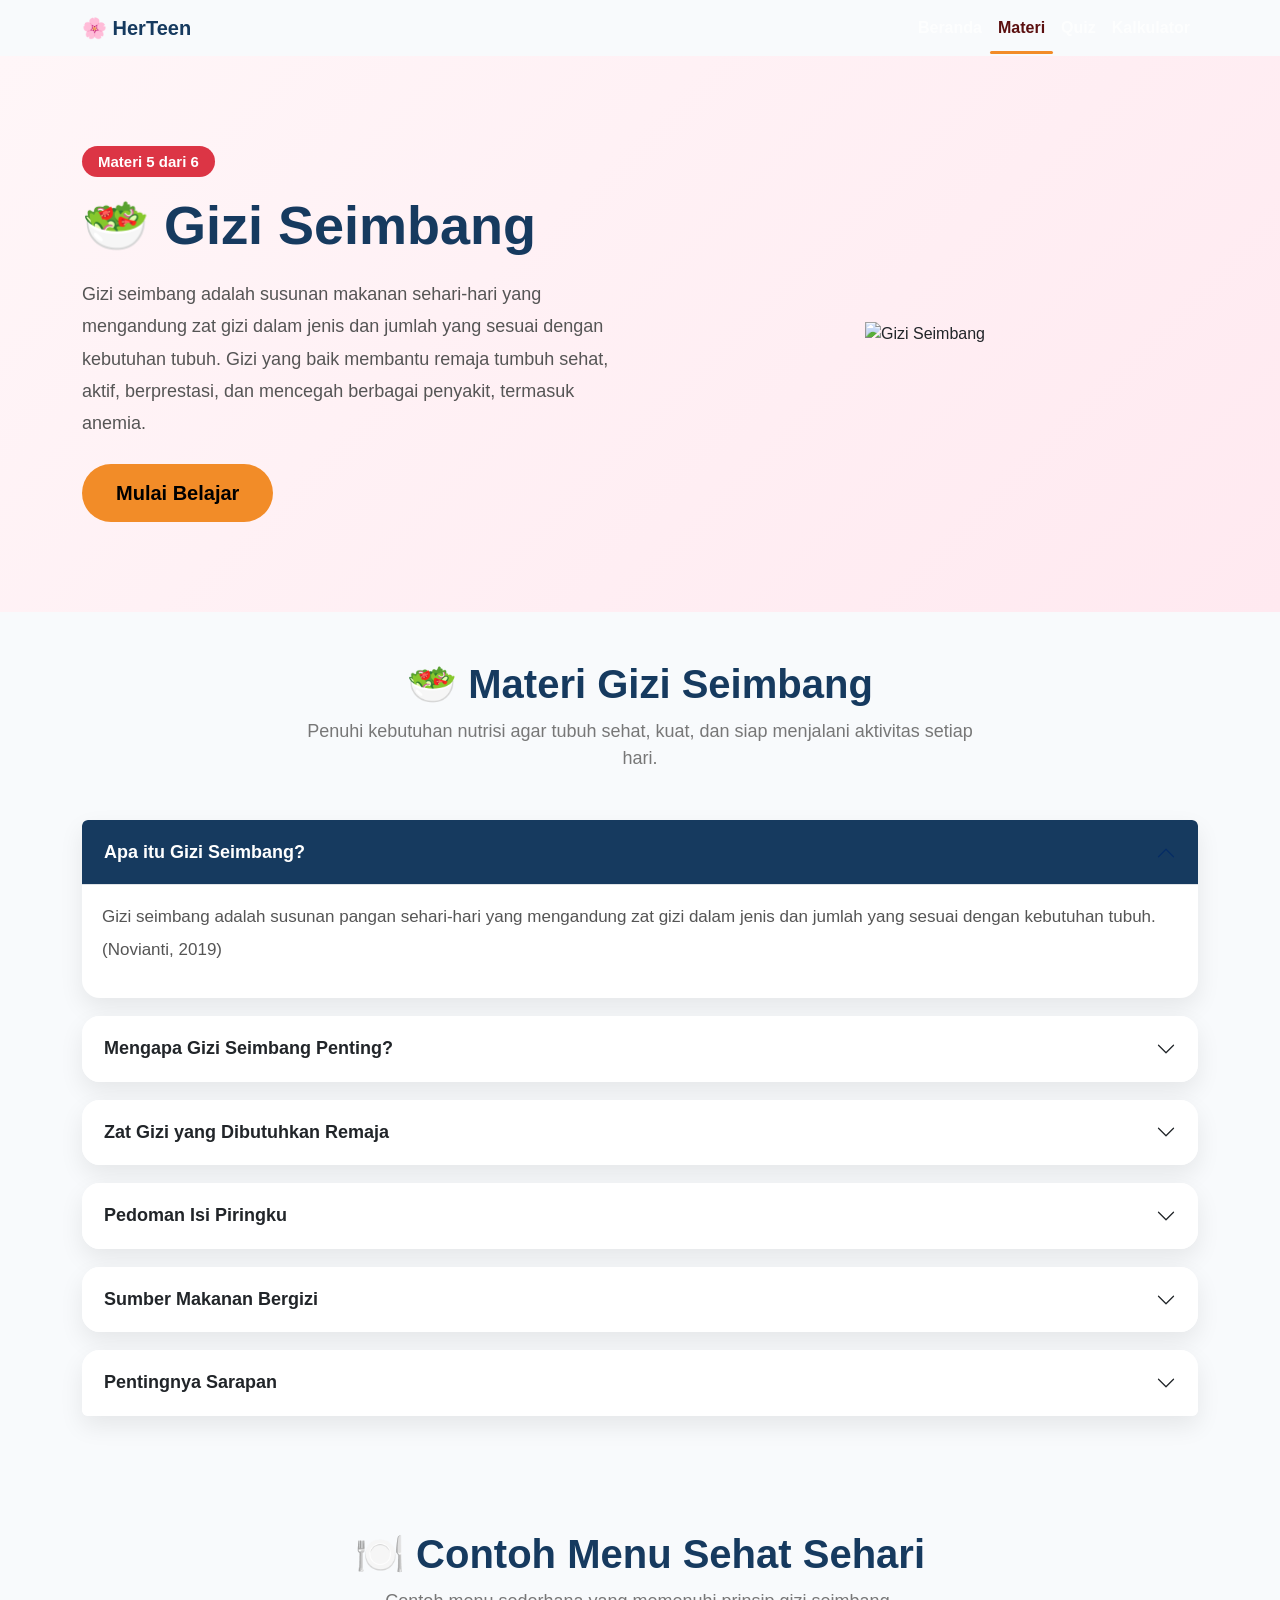
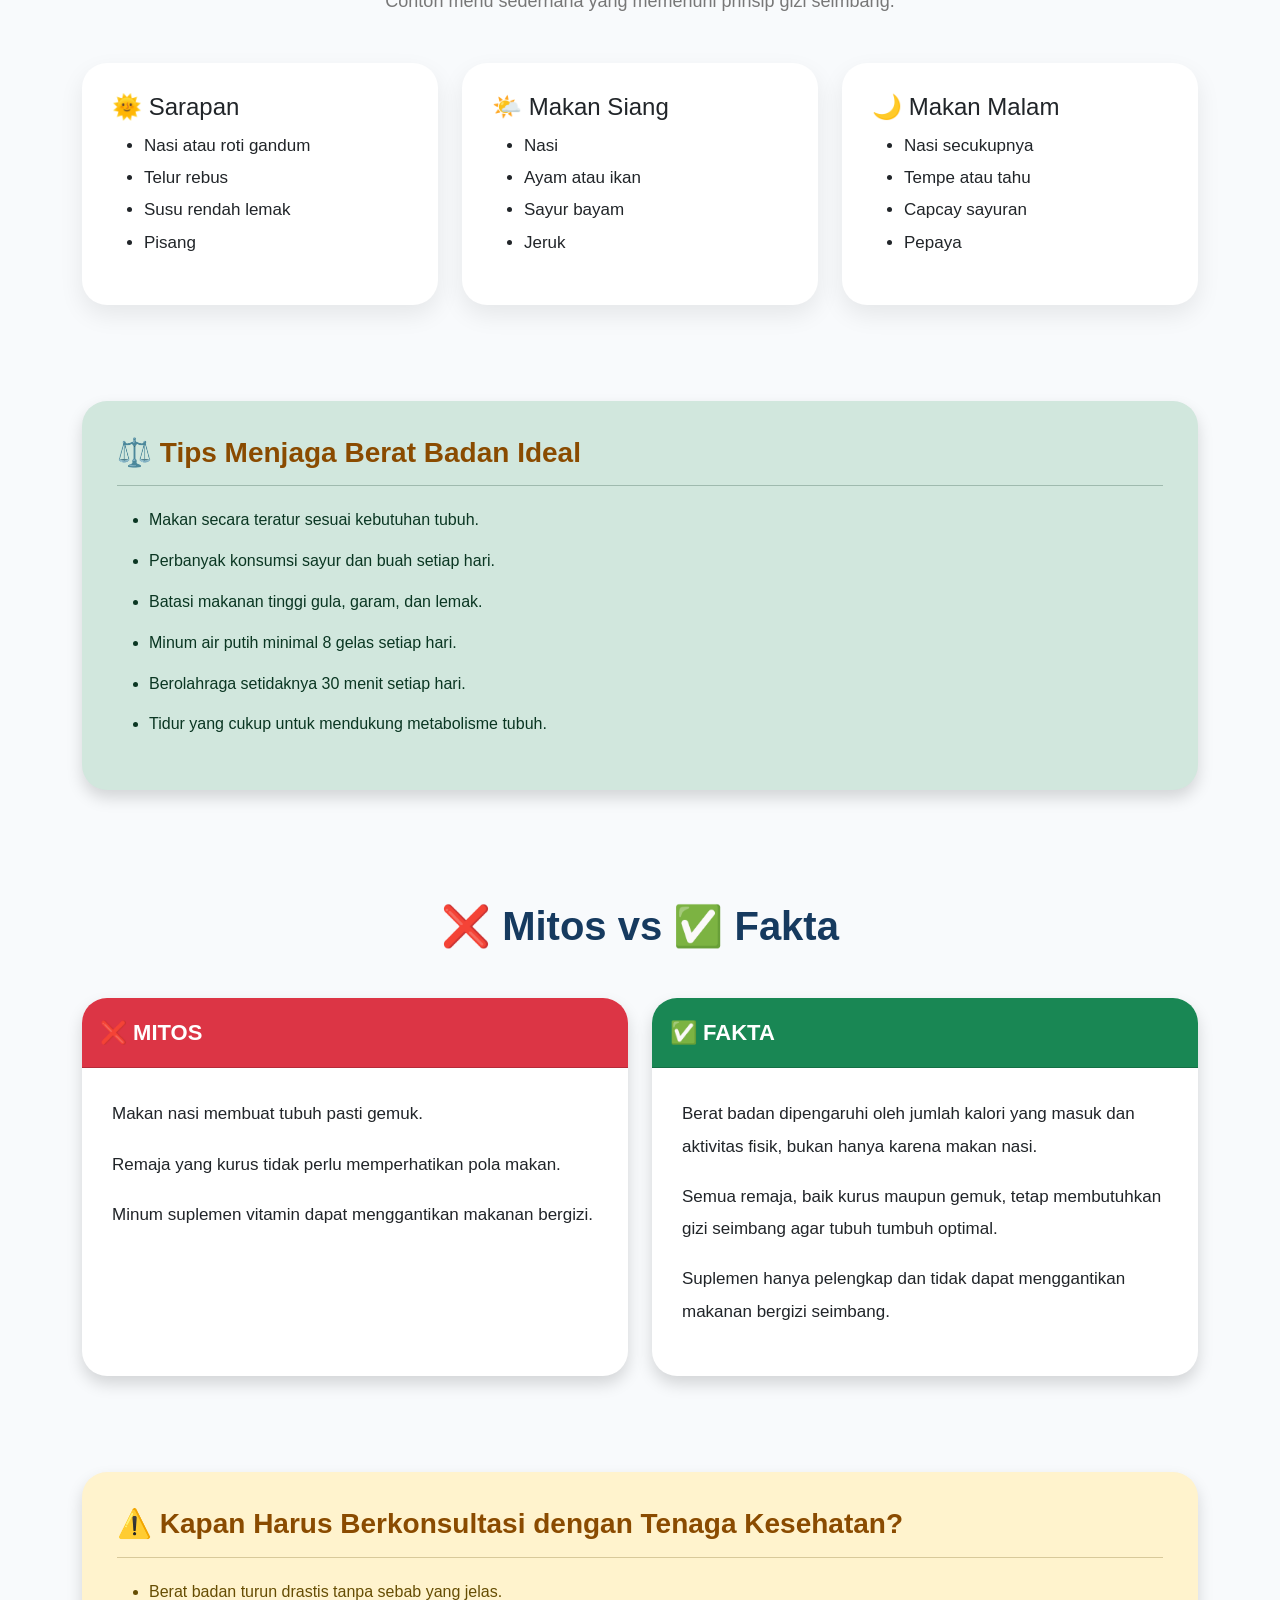
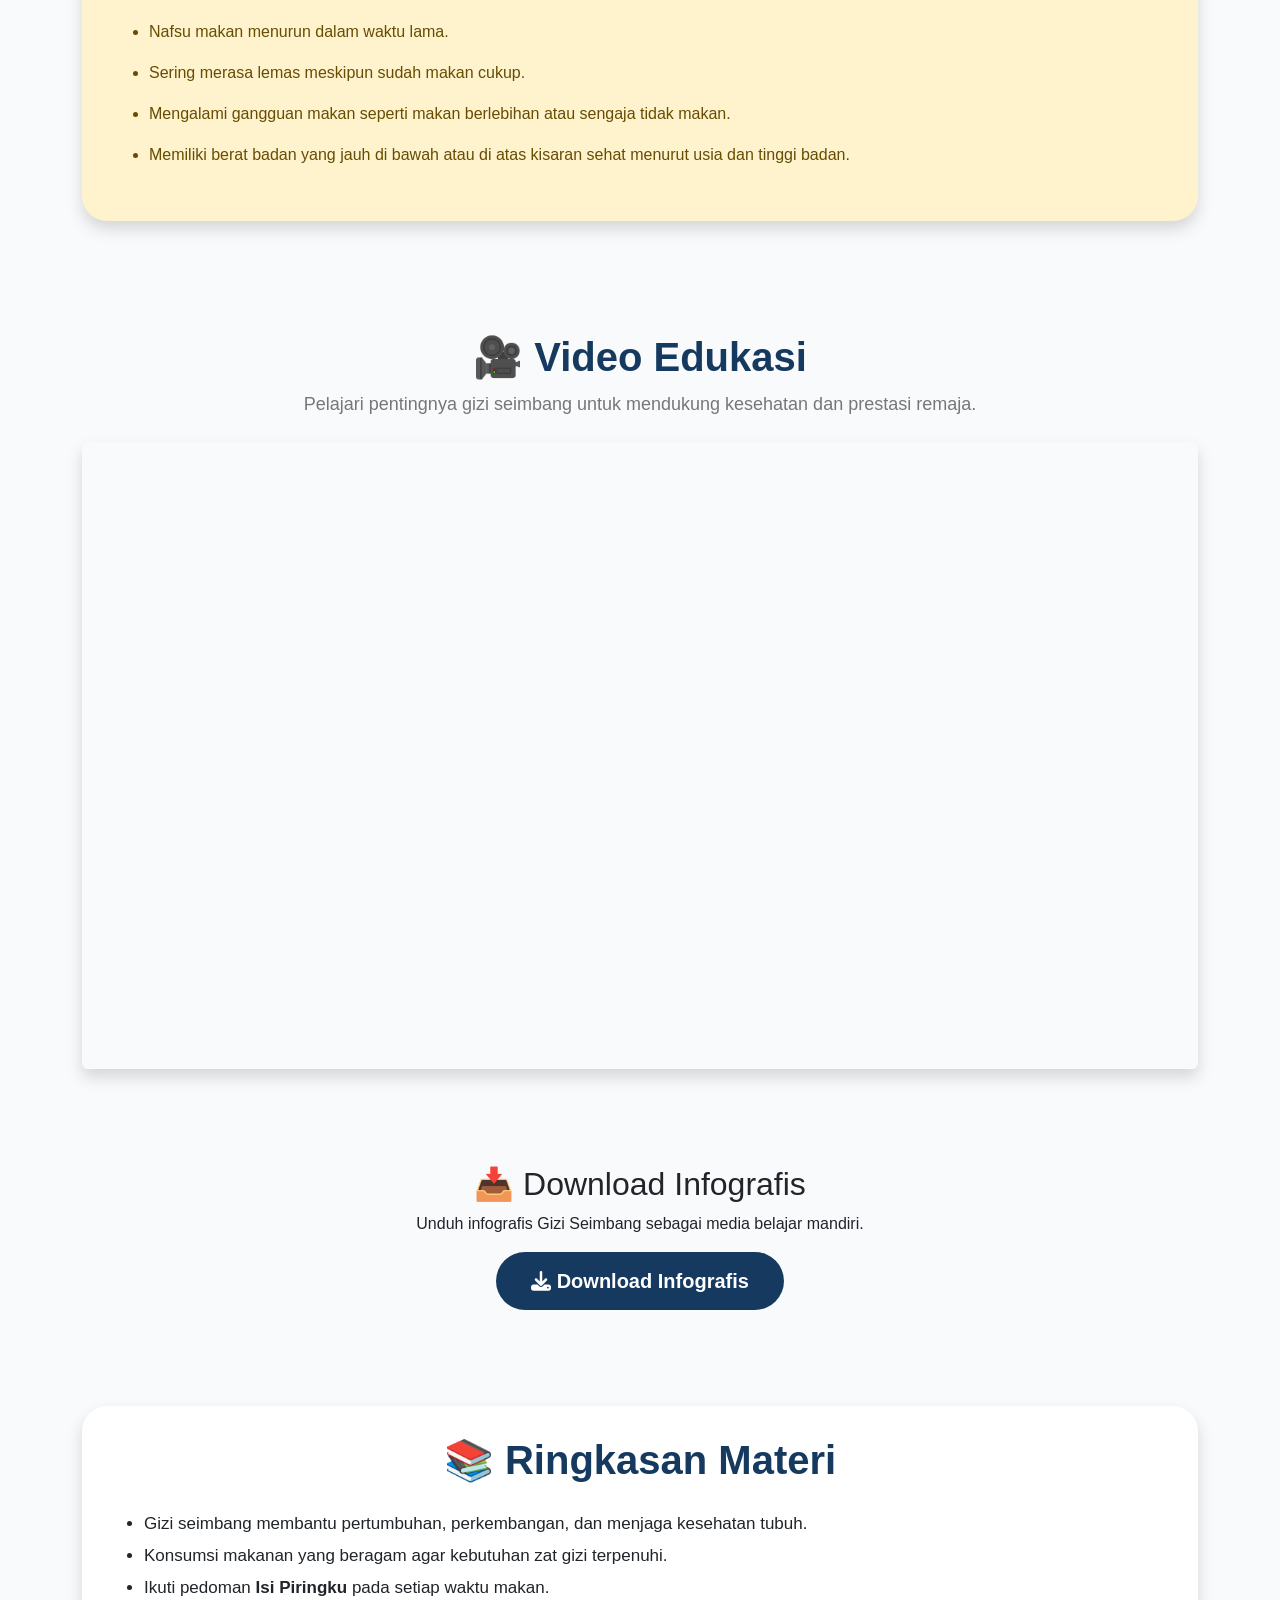
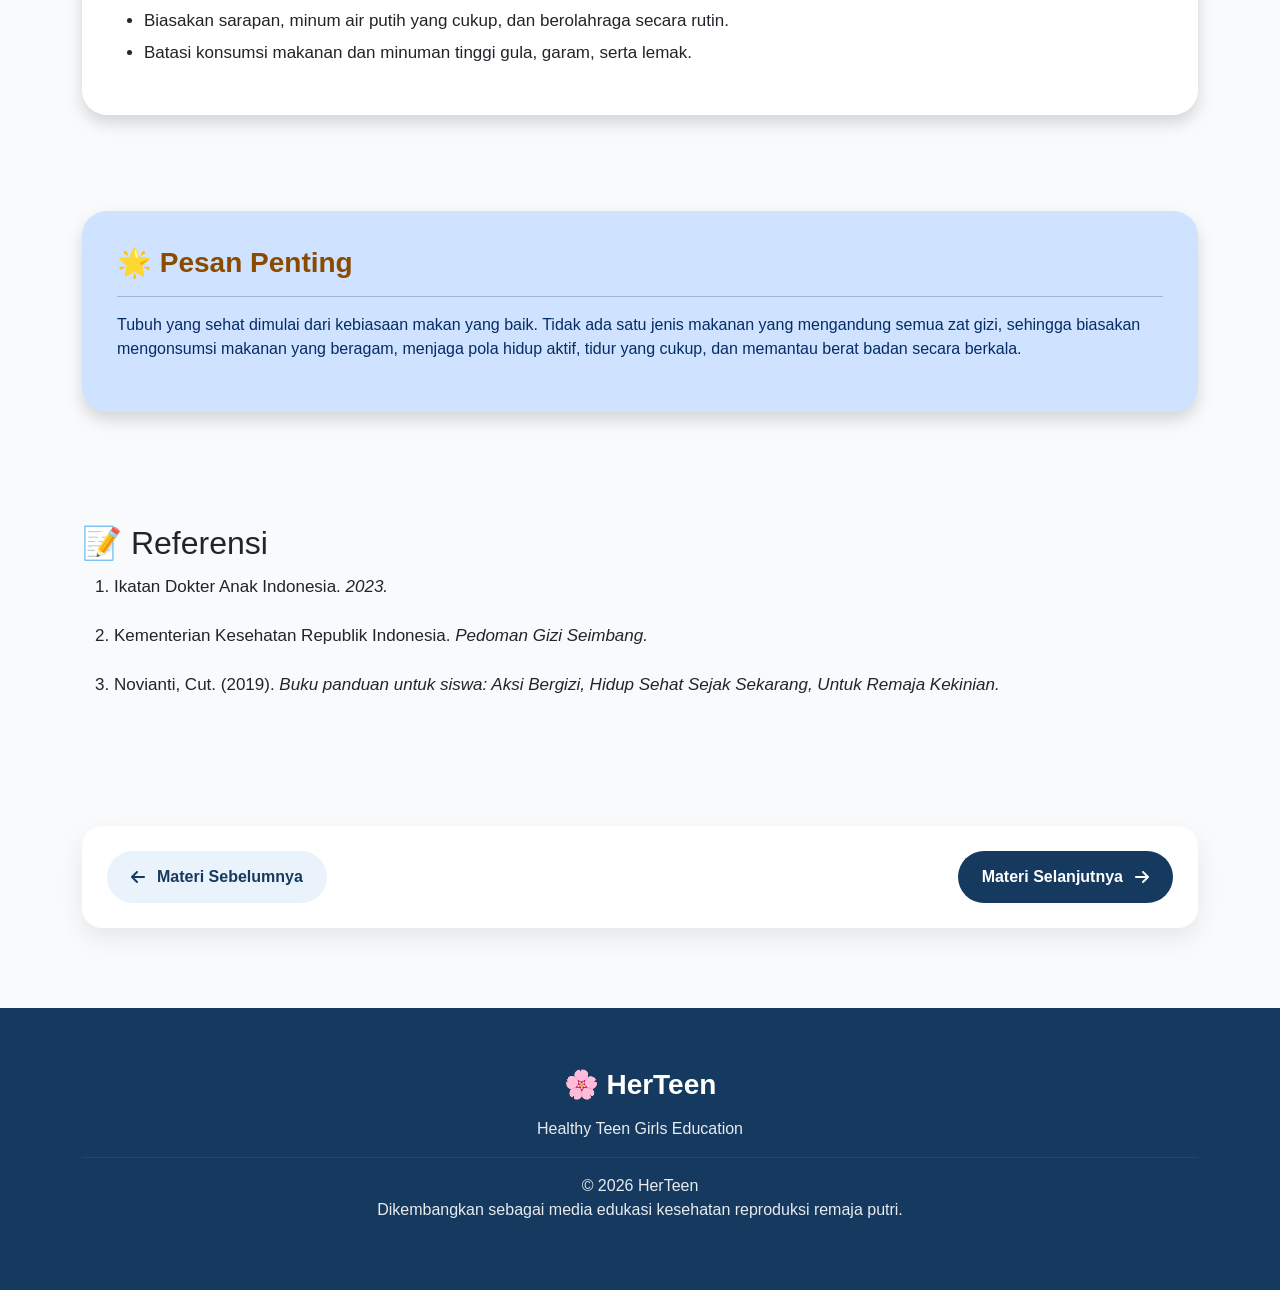
==== gizi.html @ b5b3944b "Add files via upload" ====
<!DOCTYPE html>
<html lang="id">

<head>

<meta charset="UTF-8">
<meta name="viewport" content="width=device-width, initial-scale=1">

<title>Gizi Seimbang | HerTeen</title>

<!-- Bootstrap -->
<link href="https://cdn.jsdelivr.net/npm/bootstrap@5.3.3/dist/css/bootstrap.min.css" rel="stylesheet">

<!-- Font Awesome -->
<link rel="stylesheet"
href="https://cdnjs.cloudflare.com/ajax/libs/font-awesome/6.7.2/css/all.min.css">

<!-- CSS -->
<link rel="stylesheet" href="style.css">

</head>

<body>

<!--=========================
NAVBAR
==========================-->

<nav class="navbar navbar-expand-lg navbar-dark shadow-sm">

<div class="container">

<a class="navbar-brand fw-bold" href="index.html">

🌸 HerTeen

</a>

<button class="navbar-toggler"
type="button"
data-bs-toggle="collapse"
data-bs-target="#menu">

<span class="navbar-toggler-icon"></span>

</button>

<div class="collapse navbar-collapse" id="menu">

<ul class="navbar-nav ms-auto">

<li class="nav-item">
<a class="nav-link" href="index.html">Beranda</a>
</li>

<li class="nav-item">
<a class="nav-link active" href="#">Materi</a>
</li>

<li class="nav-item">
<a class="nav-link" href="quiz.html">Quiz</a>
</li>

<li class="nav-item">
<a class="nav-link" href="kalkulator.html">Kalkulator</a>
</li>

</ul>

</div>

</div>

</nav>

<!--=========================
HERO
==========================-->

<section class="hero-materi">

<div class="container">

<div class="row align-items-center">

<div class="col-lg-6">

<span class="badge bg-danger mb-3">

Materi 5 dari 6

</span>

<h1>

🥗 Gizi Seimbang

</h1>

<p>

Gizi seimbang adalah susunan makanan sehari-hari yang mengandung zat gizi
dalam jenis dan jumlah yang sesuai dengan kebutuhan tubuh. Gizi yang baik
membantu remaja tumbuh sehat, aktif, berprestasi, dan mencegah berbagai penyakit,
termasuk anemia.

</p>

<div class="mt-4">

<a href="#materi"
class="btn btn-warning btn-lg">

Mulai Belajar

</a>

</div>

</div>

<div class="col-lg-6 text-center">

<img src="img/gizi.png"
class="img-fluid"
style="max-width:480px;"
alt="Gizi Seimbang">

</div>

</div>

</div>

</section>

<!--=========================
MATERI
==========================-->

<section id="materi" class="container py-5">

<div class="text-center mb-5">

<h2 class="section-title">

🥗 Materi Gizi Seimbang

</h2>

<p class="section-subtitle">

Penuhi kebutuhan nutrisi agar tubuh sehat, kuat, dan siap menjalani aktivitas setiap hari.

</p>

</div>

<div class="accordion" id="accordionExample">

<!-- 1 -->

<div class="accordion-item">

<h2 class="accordion-header">

<button class="accordion-button"
type="button"
data-bs-toggle="collapse"
data-bs-target="#one">

Apa itu Gizi Seimbang?

</button>

</h2>

<div id="one"
class="accordion-collapse collapse show">

<div class="accordion-body">

<p>

Gizi seimbang adalah susunan pangan sehari-hari yang mengandung zat gizi dalam jenis dan jumlah yang sesuai dengan kebutuhan tubuh.
(Novianti, 2019)

</p>

</div>

</div>

</div>

<!-- 2 -->

<div class="accordion-item">

<h2 class="accordion-header">

<button class="accordion-button collapsed"
type="button"
data-bs-toggle="collapse"
data-bs-target="#two">

Mengapa Gizi Seimbang Penting?

</button>

</h2>

<div id="two"
class="accordion-collapse collapse">

<div class="accordion-body">

<ul>

<li>🥦 Mendukung pertumbuhan dan perkembangan tubuh.</li>

<li>🧠 Meningkatkan konsentrasi dan prestasi belajar.</li>

<li>💪 Menjaga daya tahan tubuh.</li>

<li>❤️ Mencegah anemia dan kekurangan gizi.</li>

<li>⚖️ Membantu mempertahankan berat badan ideal.</li>

</ul>

</div>

</div>

</div>

<!-- 3 -->

<div class="accordion-item">

<h2 class="accordion-header">

<button class="accordion-button collapsed"
type="button"
data-bs-toggle="collapse"
data-bs-target="#three">

Zat Gizi yang Dibutuhkan Remaja

</button>

</h2>

<div id="three"
class="accordion-collapse collapse">

<div class="accordion-body">

<ul>

<li>🍚 <strong>Karbohidrat</strong> sebagai sumber energi.</li>

<li>🥚 <strong>Protein</strong> untuk pertumbuhan dan perbaikan jaringan.</li>

<li>🥑 <strong>Lemak sehat</strong> sebagai cadangan energi.</li>

<li>🥛 <strong>Kalsium</strong> untuk kesehatan tulang dan gigi.</li>

<li>💊 <strong>Zat Besi</strong> untuk pembentukan hemoglobin.</li>

<li>🍊 <strong>Vitamin C</strong> membantu penyerapan zat besi.</li>

<li>💧 <strong>Air</strong> menjaga keseimbangan cairan tubuh (Ikatan Dokter Anak Indonesia 2013). .</li>

</ul>

</div>

</div>

</div>

<!-- 4 -->

<div class="accordion-item">

<h2 class="accordion-header">

<button class="accordion-button collapsed"
type="button"
data-bs-toggle="collapse"
data-bs-target="#four">

Pedoman Isi Piringku

</button>

</h2>

<div id="four"
class="accordion-collapse collapse">

<div class="accordion-body">

<p>

Pedoman <strong>Isi Piringku</strong> dari Kementerian Kesehatan membantu
remaja memenuhi kebutuhan gizi seimbang setiap kali makan.

</p>

<ul>

<li>🍚 1/3 bagian piring berisi makanan pokok.</li>

<li>🥬 1/3 bagian piring berisi sayuran.</li>

<li>🍗 1/6 bagian piring berisi lauk berprotein.</li>

<li>🍎 1/6 bagian piring berisi buah-buahan.</li>

<li>💧 Lengkapi dengan minum air putih yang cukup (Kementerian Kesehatan Republik Indonesia 2023).</li>

</ul>

</div>

</div>

</div>

<!-- 5 -->

<div class="accordion-item">

<h2 class="accordion-header">

<button class="accordion-button collapsed"
type="button"
data-bs-toggle="collapse"
data-bs-target="#five">

Sumber Makanan Bergizi

</button>

</h2>

<div id="five"
class="accordion-collapse collapse">

<div class="accordion-body">

<div class="table-responsive">

<table class="table table-bordered text-center align-middle">

<thead class="table-primary">

<tr>

<th>Zat Gizi</th>

<th>Sumber Makanan</th>

<th>Manfaat</th>

</tr>

</thead>

<tbody>

<tr>

<td>🍚 Karbohidrat</td>

<td>Nasi, kentang, jagung, ubi</td>

<td>Sumber energi utama.</td>

</tr>

<tr>

<td>🥩 Protein</td>

<td>Daging, ikan, telur, tempe, tahu</td>

<td>Membantu pertumbuhan dan perbaikan jaringan.</td>

</tr>

<tr>

<td>🥛 Kalsium</td>

<td>Susu, yoghurt, keju</td>

<td>Menjaga kesehatan tulang dan gigi.</td>

</tr>

<tr>

<td>🥬 Zat Besi</td>

<td>Bayam, hati ayam, daging merah</td>

<td>Mencegah anemia.</td>

</tr>

<tr>

<td>🍊 Vitamin C</td>

<td>Jeruk, jambu biji, stroberi</td>

<td>Meningkatkan daya tahan tubuh dan membantu penyerapan zat besi.</td>

</tr>

<tr>

<td>🥜 Lemak Sehat</td>

<td>Alpukat, kacang-kacangan, ikan</td>

<td>Menunjang fungsi otak dan hormon.</td>

</tr>

</tbody>

</table>

</div>

</div>

</div>

</div>

<!-- 6 -->

<div class="accordion-item">

<h2 class="accordion-header">

<button class="accordion-button collapsed"
type="button"
data-bs-toggle="collapse"
data-bs-target="#six">

Pentingnya Sarapan

</button>

</h2>

<div id="six"
class="accordion-collapse collapse">

<div class="accordion-body">

<p>

Sarapan memberikan energi untuk memulai aktivitas dan membantu meningkatkan konsentrasi saat belajar.

</p>

<ul>

<li>🥣 Pilih menu yang mengandung karbohidrat, protein, dan buah.</li>

<li>🥛 Minum susu atau air putih sebagai pelengkap.</li>

<li>⏰ Usahakan sarapan sebelum memulai aktivitas pagi.</li>

<li>🚫 Hindari terlalu sering melewatkan sarapan.</li>

</ul>

</div>

</div>

</div>

</div>

</section>

<!--=========================
CONTOH MENU SEHAT
==========================-->

<section class="container py-5">

<div class="text-center mb-5">

<h2 class="section-title">

🍽️ Contoh Menu Sehat Sehari

</h2>

<p class="section-subtitle">

Contoh menu sederhana yang memenuhi prinsip gizi seimbang.

</p>

</div>

<div class="row g-4">

<div class="col-md-4">

<div class="card h-100">

<div class="card-body">

<h4>🌞 Sarapan</h4>

<ul>

<li>Nasi atau roti gandum</li>

<li>Telur rebus</li>

<li>Susu rendah lemak</li>

<li>Pisang</li>

</ul>

</div>

</div>

</div>

<div class="col-md-4">

<div class="card h-100">

<div class="card-body">

<h4>🌤️ Makan Siang</h4>

<ul>

<li>Nasi</li>

<li>Ayam atau ikan</li>

<li>Sayur bayam</li>

<li>Jeruk</li>

</ul>

</div>

</div>

</div>

<div class="col-md-4">

<div class="card h-100">

<div class="card-body">

<h4>🌙 Makan Malam</h4>

<ul>

<li>Nasi secukupnya</li>

<li>Tempe atau tahu</li>

<li>Capcay sayuran</li>

<li>Pepaya</li>

</ul>

</div>

</div>

</div>

</div>

</section>

<!--=========================
TIPS MENJAGA BERAT BADAN IDEAL
==========================-->

<section class="container py-5">

<div class="alert alert-success shadow">

<h3>

⚖️ Tips Menjaga Berat Badan Ideal

</h3>

<hr>

<ul>

<li>Makan secara teratur sesuai kebutuhan tubuh.</li>

<li>Perbanyak konsumsi sayur dan buah setiap hari.</li>

<li>Batasi makanan tinggi gula, garam, dan lemak.</li>

<li>Minum air putih minimal 8 gelas setiap hari.</li>

<li>Berolahraga setidaknya 30 menit setiap hari.</li>

<li>Tidur yang cukup untuk mendukung metabolisme tubuh.</li>

</ul>

</div>

</section>

<!--=========================
MITOS VS FAKTA
==========================-->

<section class="container py-5">

<div class="text-center mb-5">

<h2 class="section-title">
❌ Mitos vs ✅ Fakta
</h2>

</div>

<div class="row g-4">

<div class="col-md-6">

<div class="card border-danger h-100 shadow">

<div class="card-header bg-danger text-white">

❌ MITOS

</div>

<div class="card-body">

<p>
Makan nasi membuat tubuh pasti gemuk.
</p>

<p>
Remaja yang kurus tidak perlu memperhatikan pola makan.
</p>

<p>
Minum suplemen vitamin dapat menggantikan makanan bergizi.
</p>

</div>

</div>

</div>

<div class="col-md-6">

<div class="card border-success h-100 shadow">

<div class="card-header bg-success text-white">

✅ FAKTA

</div>

<div class="card-body">

<p>
Berat badan dipengaruhi oleh jumlah kalori yang masuk dan aktivitas fisik, bukan hanya karena makan nasi.
</p>

<p>
Semua remaja, baik kurus maupun gemuk, tetap membutuhkan gizi seimbang agar tubuh tumbuh optimal.
</p>

<p>
Suplemen hanya pelengkap dan tidak dapat menggantikan makanan bergizi seimbang.
</p>

</div>

</div>

</div>

</div>

</section>

<!--=========================
KAPAN HARUS KE TENAGA KESEHATAN
==========================-->

<section class="container py-5">

<div class="alert alert-warning shadow">

<h3>

⚠️ Kapan Harus Berkonsultasi dengan Tenaga Kesehatan?

</h3>

<hr>

<ul>

<li>Berat badan turun drastis tanpa sebab yang jelas.</li>

<li>Nafsu makan menurun dalam waktu lama.</li>

<li>Sering merasa lemas meskipun sudah makan cukup.</li>

<li>Mengalami gangguan makan seperti makan berlebihan atau sengaja tidak makan.</li>

<li>Memiliki berat badan yang jauh di bawah atau di atas kisaran sehat menurut usia dan tinggi badan.</li>

</ul>

</div>

</section>

<!--=========================
VIDEO EDUKASI
==========================-->

<section class="container py-5">

<div class="text-center mb-4">

<h2 class="section-title">

🎥 Video Edukasi

</h2>

<p class="section-subtitle">

Pelajari pentingnya gizi seimbang untuk mendukung kesehatan dan prestasi remaja.

</p>

</div>

<div class="ratio ratio-16x9 shadow rounded">

<iframe

src="https://www.youtube.com/embed/2SF7IoE3bIU"

title="Video Edukasi Gizi Seimbang"

allowfullscreen>

</iframe>

</div>

</section>

<!--=========================
DOWNLOAD INFOGRAFIS
==========================-->

<section class="container py-5 text-center">

<h2>

📥 Download Infografis

</h2>

<p>

Unduh infografis Gizi Seimbang sebagai media belajar mandiri.

</p>

<a

href="img/Infografis-Gizi.png"

download

class="btn btn-primary btn-lg">

<i class="fa-solid fa-download"></i>

Download Infografis

</a>

</section>

<!--=========================
RINGKASAN MATERI
==========================-->

<section class="container py-5">

<div class="card shadow">

<div class="card-body">

<h2 class="section-title text-center mb-4">

📚 Ringkasan Materi

</h2>

<ul>

<li>Gizi seimbang membantu pertumbuhan, perkembangan, dan menjaga kesehatan tubuh.</li>

<li>Konsumsi makanan yang beragam agar kebutuhan zat gizi terpenuhi.</li>

<li>Ikuti pedoman <strong>Isi Piringku</strong> pada setiap waktu makan.</li>

<li>Biasakan sarapan, minum air putih yang cukup, dan berolahraga secara rutin.</li>

<li>Batasi konsumsi makanan dan minuman tinggi gula, garam, serta lemak.</li>

</ul>

</div>

</div>

</section>

<!--=========================
PESAN PENTING
==========================-->

<section class="container py-5">

<div class="alert alert-primary shadow">

<h3>

🌟 Pesan Penting

</h3>

<hr>

<p>

Tubuh yang sehat dimulai dari kebiasaan makan yang baik. Tidak ada satu jenis makanan yang mengandung semua zat gizi, sehingga biasakan mengonsumsi makanan yang beragam, menjaga pola hidup aktif, tidur yang cukup, dan memantau berat badan secara berkala.

</p>

</div>

</section>

<!--=========================
REFERENSI
==========================-->

<section class="container py-5">

<h2>

📝 Referensi

</h2>

<ol>

<li>Ikatan Dokter Anak Indonesia. <i>2023.</i></li>

<li>Kementerian Kesehatan Republik Indonesia. <i>Pedoman Gizi Seimbang.</i></li>

<li>Novianti, Cut. (2019). <i>Buku panduan untuk siswa: Aksi Bergizi, Hidup Sehat Sejak Sekarang, Untuk Remaja Kekinian.</i></li>

</ol>

</section>

<section class="container materi-navigation">

<div class="nav-card">

<a href="hygiene.html" class="nav-btn nav-prev">

<i class="fa-solid fa-arrow-left"></i>

Materi Sebelumnya

</a>

<a href="mental.html" class="nav-btn nav-next">

Materi Selanjutnya

<i class="fa-solid fa-arrow-right"></i>

</a>

</div>

</section>

<!--=========================
FOOTER
==========================-->

<footer class="footer">

<div class="container text-center">

<h3>

🌸 HerTeen

</h3>

<p>

Healthy Teen Girls Education

</p>

<hr>

<p>

© 2026 HerTeen

<br>

Dikembangkan sebagai media edukasi kesehatan reproduksi remaja putri.

</p>

</div>

</footer>

<!-- Bootstrap -->

<script src="https://cdn.jsdelivr.net/npm/bootstrap@5.3.3/dist/js/bootstrap.bundle.min.js"></script>

<!-- JavaScript -->

<script src="script.js"></script>

</body>

</html>
---- style.css ----
/* =======================
   HerTeen STYLE
======================= */

/* =====================================
   1. ROOT & GLOBAL
===================================== */

:root{

--primary:#163A5F;

--secondary:#F28C28;

--light:#F8FAFC;

--pink:#FCE4EC;

}

*{

margin:0;

padding:0;

box-sizing:border-box;

font-family:'Poppins',sans-serif;

}

body{

background:var(--light);

}

/* =====================================
   2. NAVBAR
===================================== */
/* ============================
   NAVBAR ACTIVE
============================ */

.navbar .nav-link{

color:rgba(255,255,255,.75);

font-weight:600;

transition:.3s;

}

.navbar .nav-link:hover{

color:#5b0f0f;

}

.navbar .nav-link.active{

color:#5b0f0f;

font-weight:700;

position:relative;

}

.navbar .nav-link.active::after{

content:"";

position:absolute;

left:0;

bottom:-6px;

width:100%;

height:3px;

background:#F28C28;

border-radius:20px;

}
/* =====================================
   3. HERO
===================================== */

.hero{

padding-top:120px;

padding-bottom:80px;

min-height:100vh;

display:flex;

align-items:center;

background:linear-gradient(
135deg,
#ffffff,
#FCE4EC
);

}

.hero h1{

font-size:55px;

font-weight:700;

color:var(--primary);

margin-bottom:25px;

}

.hero p{

font-size:20px;

line-height:1.8;

margin-bottom:30px;

}

.btn-warning{

background:var(--secondary);

border:none;

padding:15px 35px;

border-radius:50px;

font-weight:600;

}

.btn-warning:hover{

transform:translateY(-4px);

transition:.3s;

}

.hero-image{

max-width:500px;

animation:float 4s ease-in-out infinite;

}

@keyframes float{

0%{

transform:translateY(0);

}

50%{

transform:translateY(-15px);

}

100%{

transform:translateY(0);

}

}

/*========================
STATISTIK
========================*/

.stats-section{

padding:70px 0;

background:#163A5F;

}

.stat-box{

background:rgba(255,255,255,.08);

padding:35px;

border-radius:20px;

color:white;

transition:.3s;

backdrop-filter:blur(10px);

}

.stat-box:hover{

transform:translateY(-10px);

background:#F28C28;

}

.stat-box i{

font-size:40px;

margin-bottom:20px;

}

.stat-box h2{

font-size:38px;

font-weight:700;

}

.stat-box p{

font-size:18px;

}

/* =======================
   MATERI
======================= */

.materi-section{

padding:100px 0;

background:#ffffff;

}

.section-title{

font-size:42px;

font-weight:700;

color:#163A5F;

margin-bottom:10px;

}

.section-subtitle{

font-size:18px;

color:#777;

margin-bottom:40px;

}

.materi-card{

background:white;

padding:35px;

border-radius:25px;

box-shadow:0 10px 25px rgba(0,0,0,.08);

transition:.35s;

height:100%;

text-align:center;

cursor:pointer;

}

.materi-card:hover{

transform:translateY(-10px);

box-shadow:0 20px 35px rgba(0,0,0,.15);

}

.icon-circle{

width:90px;

height:90px;

background:#FCE4EC;

border-radius:50%;

display:flex;

justify-content:center;

align-items:center;

font-size:42px;

margin:auto;

margin-bottom:25px;

transition:.3s;

}

.materi-card:hover .icon-circle{

transform:rotate(10deg) scale(1.15);

background:#FFE8D2;

}

.materi-card h4{

font-weight:700;

color:#163A5F;

margin-bottom:15px;

}

.materi-card p{

color:#666;

min-height:90px;

}

.btn-card{

display:inline-flex;

align-items:center;

gap:10px;

text-decoration:none;

background:#163A5F;

color:white;

padding:12px 28px;

border-radius:50px;

font-weight:600;

transition:.3s;

}

.btn-card:hover{

background:#F28C28;

color:white;

}

/*============================
FEATURE
=============================*/

.features{

background:#F8FAFC;

}

.feature-box{

background:white;

padding:40px;

border-radius:25px;

text-align:center;

height:100%;

box-shadow:0 10px 25px rgba(0,0,0,.08);

transition:.3s;

}

.feature-box:hover{

transform:translateY(-10px);

box-shadow:0 20px 35px rgba(0,0,0,.15);

}

.feature-box i{

font-size:55px;

color:#F28C28;

margin-bottom:20px;

}

.feature-box h4{

font-weight:700;

margin-bottom:15px;

color:#163A5F;

}

.feature-box p{

color:#666;

line-height:1.8;

}

/*============================
FOOTER
=============================*/

.footer{

background:#163A5F;

color:white;

padding:50px 0;

}

.footer hr{

border-color:rgba(255,255,255,.3);

}

/*====================================================
            HALAMAN MENSTRUASI
====================================================*/

/* HERO */

.hero-materi{
    background:linear-gradient(135deg,#FFF6F8,#FFE9F0);
    padding:90px 0;
}

.hero-materi .badge{
    font-size:15px;
    padding:8px 16px;
    border-radius:30px;
}

.hero-materi h1{
    font-size:54px;
    font-weight:700;
    color:#163A5F;
    margin-bottom:20px;
}

.hero-materi p{
    font-size:18px;
    line-height:1.8;
    color:#555;
}

.hero-materi img{
    max-width:100%;
    animation:float 4s ease-in-out infinite;
}

/* JUDUL SECTION */

.section-title{

    color:#163A5F;

    font-weight:700;

    font-size:40px;

}

.section-subtitle{

    color:#777;

    font-size:18px;

}

/*============================
ACCORDION
============================*/

.accordion-item{

    border:none;

    margin-bottom:18px;

    border-radius:18px;

    overflow:hidden;

    box-shadow:0 10px 25px rgba(0,0,0,.08);

}

.accordion-button{

    background:white;

    font-weight:600;

    font-size:18px;

    padding:22px;

}

.accordion-button:not(.collapsed){

    background:#163A5F;

    color:white;

}

.accordion-button:focus{

    box-shadow:none;

}

.accordion-body{

    font-size:17px;

    line-height:1.9;

    color:#555;

}

.accordion-body ul{

    margin-top:15px;

}

.accordion-body li{

    margin-bottom:10px;

}

/*============================
BUTTON
============================*/

.btn-warning{

    background:#F28C28;

    border:none;

    padding:14px 34px;

    border-radius:50px;

    font-weight:600;

    transition:.3s;

}

.btn-warning:hover{

    background:#d97512;

    transform:translateY(-3px);

}

/*============================
RESPONSIVE
============================*/

@media(max-width:992px){

.hero-materi{

text-align:center;

}

.hero-materi h1{

font-size:42px;

}

.hero-materi img{

margin-top:40px;

max-width:320px;

}

.section-title{

font-size:32px;

}

}

@media(max-width:576px){

.hero-materi{

padding:70px 0;

}

.hero-materi h1{

font-size:34px;

}

.hero-materi p{

font-size:16px;

}

.cycle-item{

width:100%;

}

.section-title{

font-size:28px;

}

}

/*====================================================
            KALENDER SIKLUS
====================================================*/

.table{

    background:#ffffff;

    border-radius:20px;

    overflow:hidden;

    box-shadow:0 10px 25px rgba(0,0,0,.08);

}

.table th{

    background:#163A5F !important;

    color:white;

    font-weight:600;

    padding:18px;

}

.table td{

    height:70px;

    vertical-align:middle;

    font-weight:600;

    transition:.3s;

}

.table td:hover{

    background:#EAF6FF;

    cursor:pointer;

    transform:scale(1.05);

}

.badge{

    font-size:15px;

    padding:10px 18px;

    border-radius:30px;

}

/*====================================================
            MITOS VS FAKTA
====================================================*/

.card{

    border:none;

    border-radius:25px;

    overflow:hidden;

    transition:.35s;

    box-shadow:0 10px 25px rgba(0,0,0,.08);

}

.card:hover{

    transform:translateY(-10px);

    box-shadow:0 18px 35px rgba(0,0,0,.15);

}

.card-header{

    font-size:22px;

    font-weight:700;

    padding:18px;

}

.card-body{

    padding:30px;

    line-height:1.9;

    font-size:17px;

}

.card-body p{

    margin-bottom:18px;

}

/*====================================================
            ALERT TANDA BAHAYA
====================================================*/

.alert{

    border:none;

    border-radius:25px;

    padding:35px;

    box-shadow:0 10px 25px rgba(0,0,0,.08);

}

.alert h3{

    color:#8A4B00;

    font-weight:700;

}

.alert ul{

    margin-top:20px;

}

.alert li{

    margin-bottom:12px;

    line-height:1.8;

}

/*====================================================
            VIDEO EDUKASI
====================================================*/

.ratio{

    border-radius:25px;

    overflow:hidden;

    box-shadow:0 15px 35px rgba(0,0,0,.15);

}

/*====================================================
            DOWNLOAD
====================================================*/

.btn-primary{

    background:#163A5F;

    border:none;

    padding:14px 35px;

    border-radius:50px;

    transition:.3s;

    font-weight:600;

}

.btn-primary:hover{

    background:#F28C28;

    transform:translateY(-4px);

}

/*====================================================
            REFERENSI
====================================================*/

ol{

    line-height:2;

    font-size:17px;

}

ol li{

    margin-bottom:15px;

}

/*====================================================
            FOOTER
====================================================*/

.footer{

    background:#163A5F;

    color:white;

    margin-top:80px;

    padding:60px 20px;

}

.footer h3{

    font-weight:700;

    margin-bottom:15px;

}

.footer p{

    margin-bottom:8px;

    opacity:.9;

}

.footer hr{

    border-color:rgba(255,255,255,.25);

}

/*====================================================
            ANIMASI
====================================================*/

html{

    scroll-behavior:smooth;

}

section{

    animation:fadeUp .8s ease;

}

@keyframes fadeUp{

    from{

        opacity:0;

        transform:translateY(40px);

    }

    to{

        opacity:1;

        transform:translateY(0);

    }

}

/*====================================================
            RESPONSIVE TAMBAHAN
====================================================*/

@media(max-width:768px){

.table td{

    height:55px;

    font-size:14px;

}

.card{

    margin-bottom:20px;

}

.summary-box{

    padding:25px;

}

.alert{

    padding:25px;

}

.footer{

    text-align:center;

}

}

/*====================================
        JAVASCRIPT STYLE
=====================================*/


/* Progress */

#progressBar{

position:fixed;

top:0;

left:0;

height:6px;

background:#F28C28;

width:0;

z-index:99999;

}


/* Back To Top */

#topBtn{

position:fixed;

bottom:30px;

right:30px;

width:55px;

height:55px;

border:none;

border-radius:50%;

background:#163A5F;

color:white;

font-size:24px;

display:none;

cursor:pointer;

transition:.3s;

z-index:9999;

}

#topBtn:hover{

background:#F28C28;

transform:scale(1.1);

}


/* Scroll Animation */

.hidden{

opacity:0;

transform:translateY(50px);

transition:all .8s;

}

.show{

opacity:1;

transform:translateY(0);

}


/* Dark Mode */

.dark{

background:#1c1c1c;

color:white;

}

.dark section{

background:#1c1c1c;

color:white;

}

.dark .card{

background:#2d2d2d;

color:white;

}

.dark .accordion-button{

background:#2d2d2d;

color:white;

}

.dark .accordion-body{

background:#2d2d2d;

color:white;

}


/* Loading */

.loaded{

animation:fadePage .8s;

}

@keyframes fadePage{

from{

opacity:0;

}

to{

opacity:1;

}

}

/*============================
MATERI NAVIGATION
============================*/

.materi-navigation{

margin-top:60px;

}

.nav-card{

background:#ffffff;

border-radius:20px;

padding:25px;

box-shadow:0 10px 25px rgba(0,0,0,.08);

display:flex;

justify-content:space-between;

align-items:center;

flex-wrap:wrap;

gap:20px;

}

.nav-btn{

display:flex;

align-items:center;

gap:12px;

padding:14px 24px;

border-radius:50px;

text-decoration:none;

font-weight:600;

transition:.3s;

}

.nav-prev{

background:#EAF2FB;

color:#163A5F;

}

.nav-next{

background:#163A5F;

color:white;

}

.nav-btn:hover{

transform:translateY(-3px);

}

.nav-prev:hover{

background:#D4E6FA;

}

.nav-next:hover{

background:#F28C28;

color:white;

}

@media(max-width:768px){

.nav-card{

flex-direction:column;

}

.nav-btn{

width:100%;

justify-content:center;

}

}

/*============================
KALKULATOR
============================*/

#resultSection .card{

border-radius:20px;

}

#resultSection h5{

font-weight:700;

margin-bottom:15px;

}

#resultSection p{

font-size:20px;

font-weight:600;

color:#163A5F;

}

#tipsSection .alert{

border-left:6px solid #198754;

border-radius:15px;

}

#disclaimerSection .alert{

border-left:6px solid #ffc107;

border-radius:15px;

}

#resetBtn{

padding:12px 35px;

border-radius:50px;

}

/*============================
KALENDER SIKLUS
============================*/

#calendarSection table{

table-layout:fixed;

}

#calendarSection td{

height:75px;

vertical-align:middle;

font-weight:600;

}

.calendar-menstruation{

background:#dc3545;

color:white;

border-radius:10px;

}

.calendar-fertile{

background:#198754;

color:white;

border-radius:10px;

}

.calendar-ovulation{

background:#ffc107;

font-weight:bold;

border-radius:10px;

}

#calendarTitle{

font-weight:700;

color:#163A5F;

}

.navbar-brand{
    color:#163A5F !important;
    font-weight:700;
}

.navbar-brand:hover{
    color:#F28C28 !important;
}

/*============================
HALAMAN TENTANG
============================*/

.tech-card i{

transition:.3s;

}

.tech-card:hover i{

transform:scale(1.15);

}

.feature-box{

border-radius:20px;

}

.feature-box p{

line-height:1.8;

}

.section-subtitle{

max-width:700px;

margin:auto;

}

/*=================================
ABOUT HERO
==================================*/

.hero-about{

padding:150px 0 120px;

background:linear-gradient(135deg,#F48FB1,#F8BBD0);

color:#fff;

overflow:hidden;

}

.hero-image{

max-width:480px;

animation:float 4s ease-in-out infinite;

}

@keyframes float{

0%,100%{

transform:translateY(0);

}

50%{

transform:translateY(-12px);

}

}

.section-label{

display:inline-block;

padding:8px 18px;

background:#FFE8EF;

color:#d16488;

border-radius:30px;

font-weight:600;

margin-bottom:15px;

}

.mini-card{

background:#fff;

border-radius:18px;

padding:18px;

box-shadow:0 10px 25px rgba(0,0,0,.08);

font-weight:600;

transition:.3s;

}

.mini-card i{

color:#E91E63;

margin-right:10px;

}

.mini-card:hover{

transform:translateY(-6px);

}

/*=================================
WHY HerTeen
==================================*/

.why-herteen{

background:#FFF7FA;

}

.about-card{

background:#fff;

padding:35px 30px;

border-radius:24px;

text-align:center;

height:100%;

transition:.35s;

box-shadow:0 12px 30px rgba(0,0,0,.08);

}

.about-card:hover{

transform:translateY(-10px);

box-shadow:0 20px 40px rgba(0,0,0,.12);

}

.about-icon{

width:80px;

height:80px;

margin:auto;

margin-bottom:20px;

border-radius:50%;

background:#FFE4EC;

display:flex;

align-items:center;

justify-content:center;

font-size:34px;

color:#E91E63;

}

.about-card h4{

font-weight:700;

margin-bottom:15px;

color:#163A5F;

}

.about-card p{

margin-bottom:0;

line-height:1.8;

color:#666;

}

/*=================================
FINAL ABOUT
==================================*/

.goal-card{

background:#FFF6F9;

padding:45px;

border-radius:30px;

box-shadow:0 15px 35px rgba(0,0,0,.08);

}

.goal-icon{

width:100px;

height:100px;

background:#FFE4EC;

border-radius:50%;

display:flex;

align-items:center;

justify-content:center;

font-size:42px;

color:#b0627c;

margin:auto;

}

.developer-card{

background:#fff;

padding:40px;

border-radius:30px;

box-shadow:0 15px 35px rgba(0,0,0,.08);

}

.developer-photo{

.developer-photo{
    width:220px;
}

border-radius:50%;

box-shadow:0 10px 25px rgba(0,0,0,.15);

}

.reference-card{

background:#fff;

padding:30px;

border-radius:20px;

text-align:center;

box-shadow:0 10px 25px rgba(0,0,0,.08);

transition:.3s;

height:100%;

}

.reference-card:hover{

transform:translateY(-8px);

}

.closing-card{

background:linear-gradient(135deg,#F48FB1,#F8BBD0);

color:#fff;

padding:60px;

border-radius:35px;

text-align:center;

}

.closing-card .btn{

border-radius:50px;

padding:14px 36px;

}

/*==================================
DEVELOPER
===================================*/

.developer-section{

background:#FFF8FB;

}

.developer-card{

background:#ffffff;

padding:50px;

border-radius:30px;

box-shadow:0 15px 40px rgba(0,0,0,.08);

}

.developer-image{

width:100%;

max-width:650px;

height:auto;

display:block;

margin:auto;

}

.member-card{

background:#FFE8EF;

padding:14px;

border-radius:15px;

font-weight:600;

transition:.3s;

color:#163A5F;

}

.member-card:hover{

background:#F8BBD0;

transform:translateY(-5px);

}

.developer-card h3{

font-weight:700;

color:#163A5F;

}

.developer-card hr{

opacity:.15;

}

.developer-info{
    text-align:center;
    margin-top:30px;
}

.developer-info h3{
    color:#163A5F;
    font-weight:700;
    margin-bottom:10px;
}

.developer-major{
    font-size:18px;
    color:#555;
    margin-bottom:5px;
}

.developer-campus{
    font-size:17px;
    color:#777;
    margin-bottom:20px;
}

.campus-logo{
    width:180px;
    max-width:100%;
    height:auto;
    display:block;
    margin:0 auto;
}
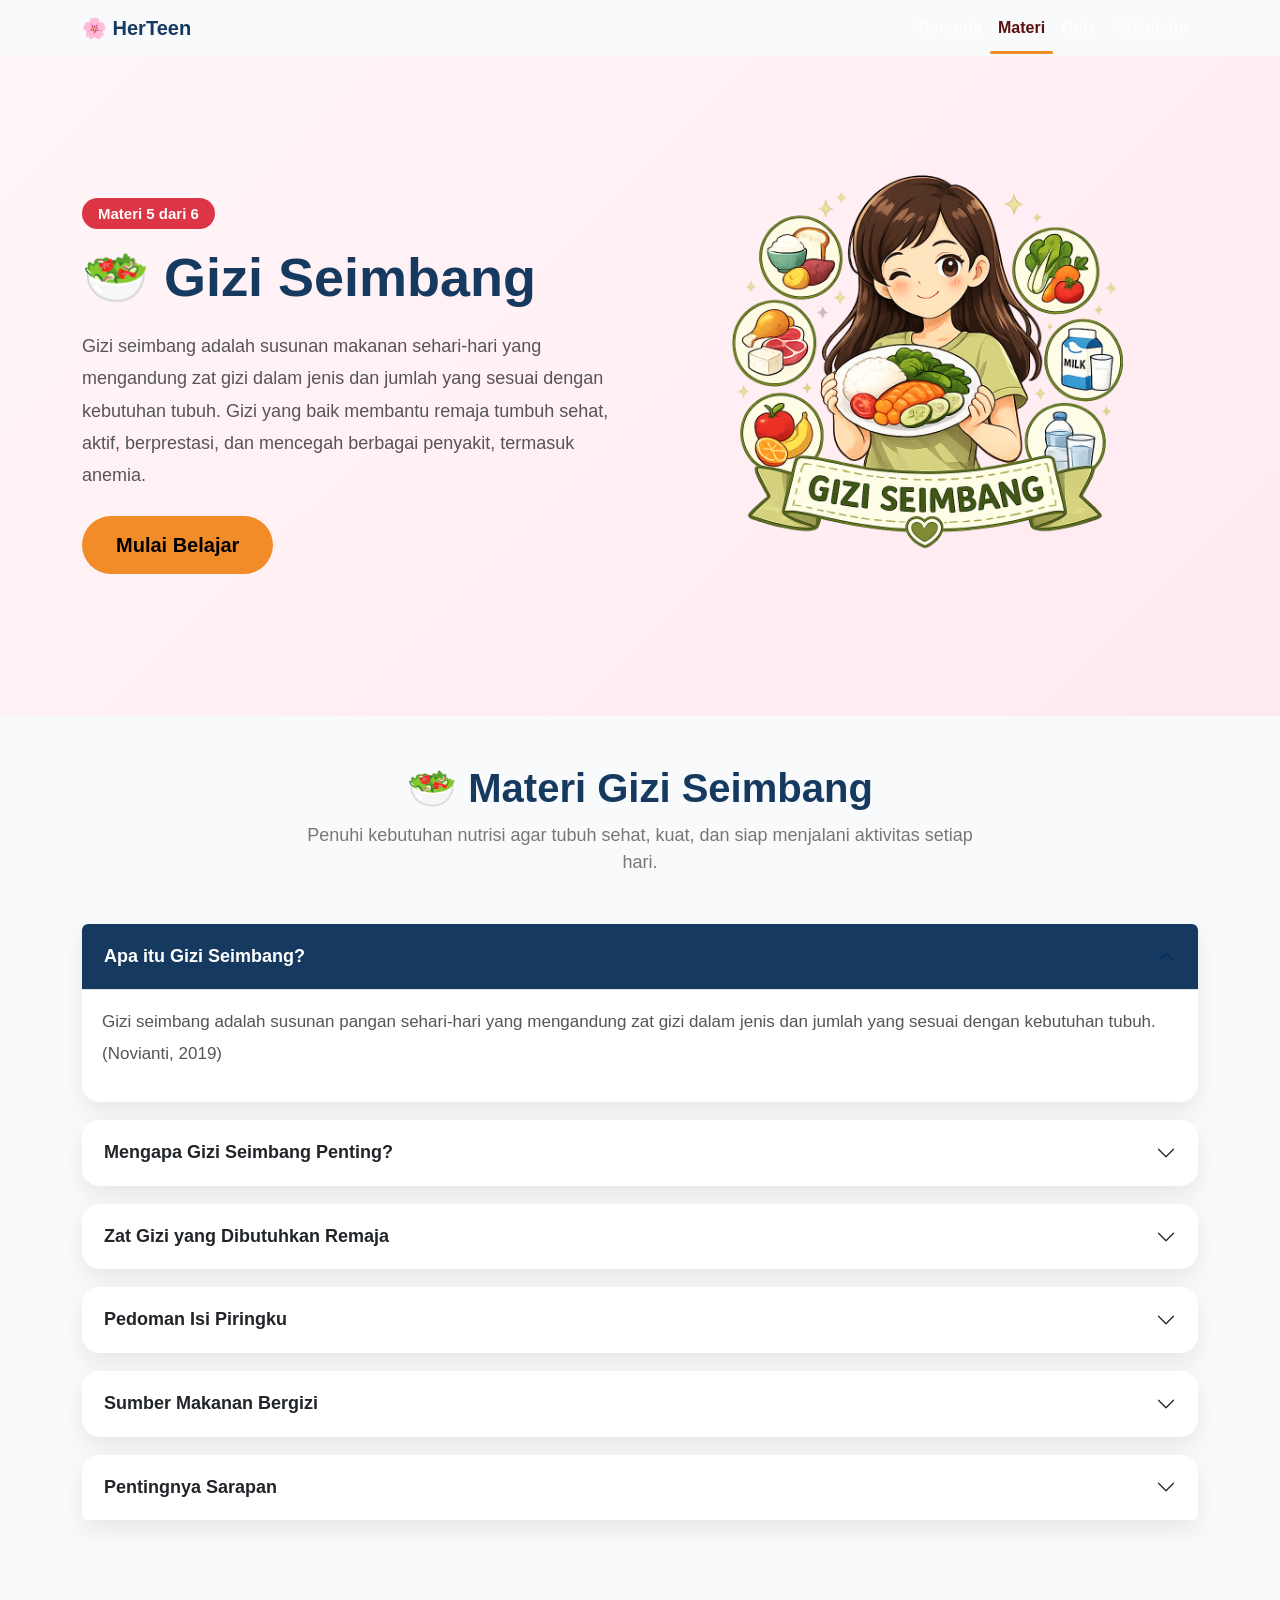
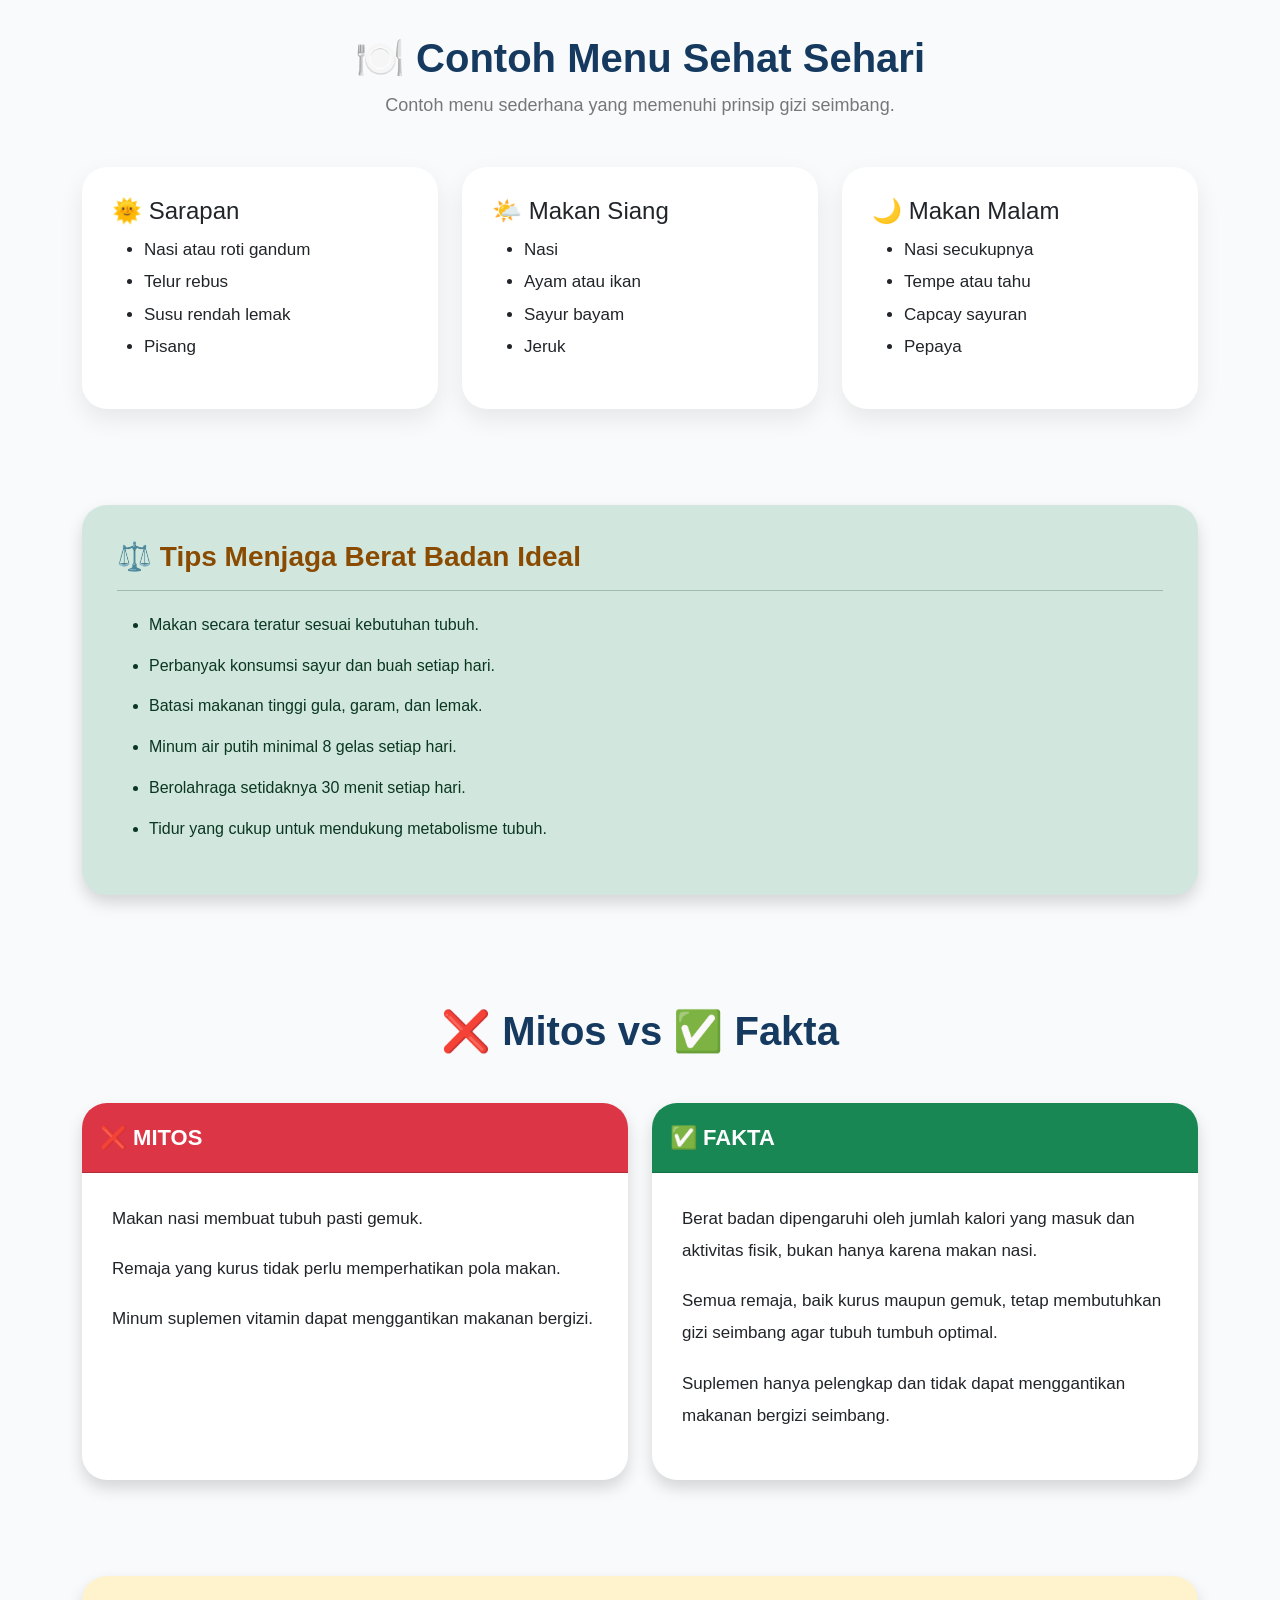
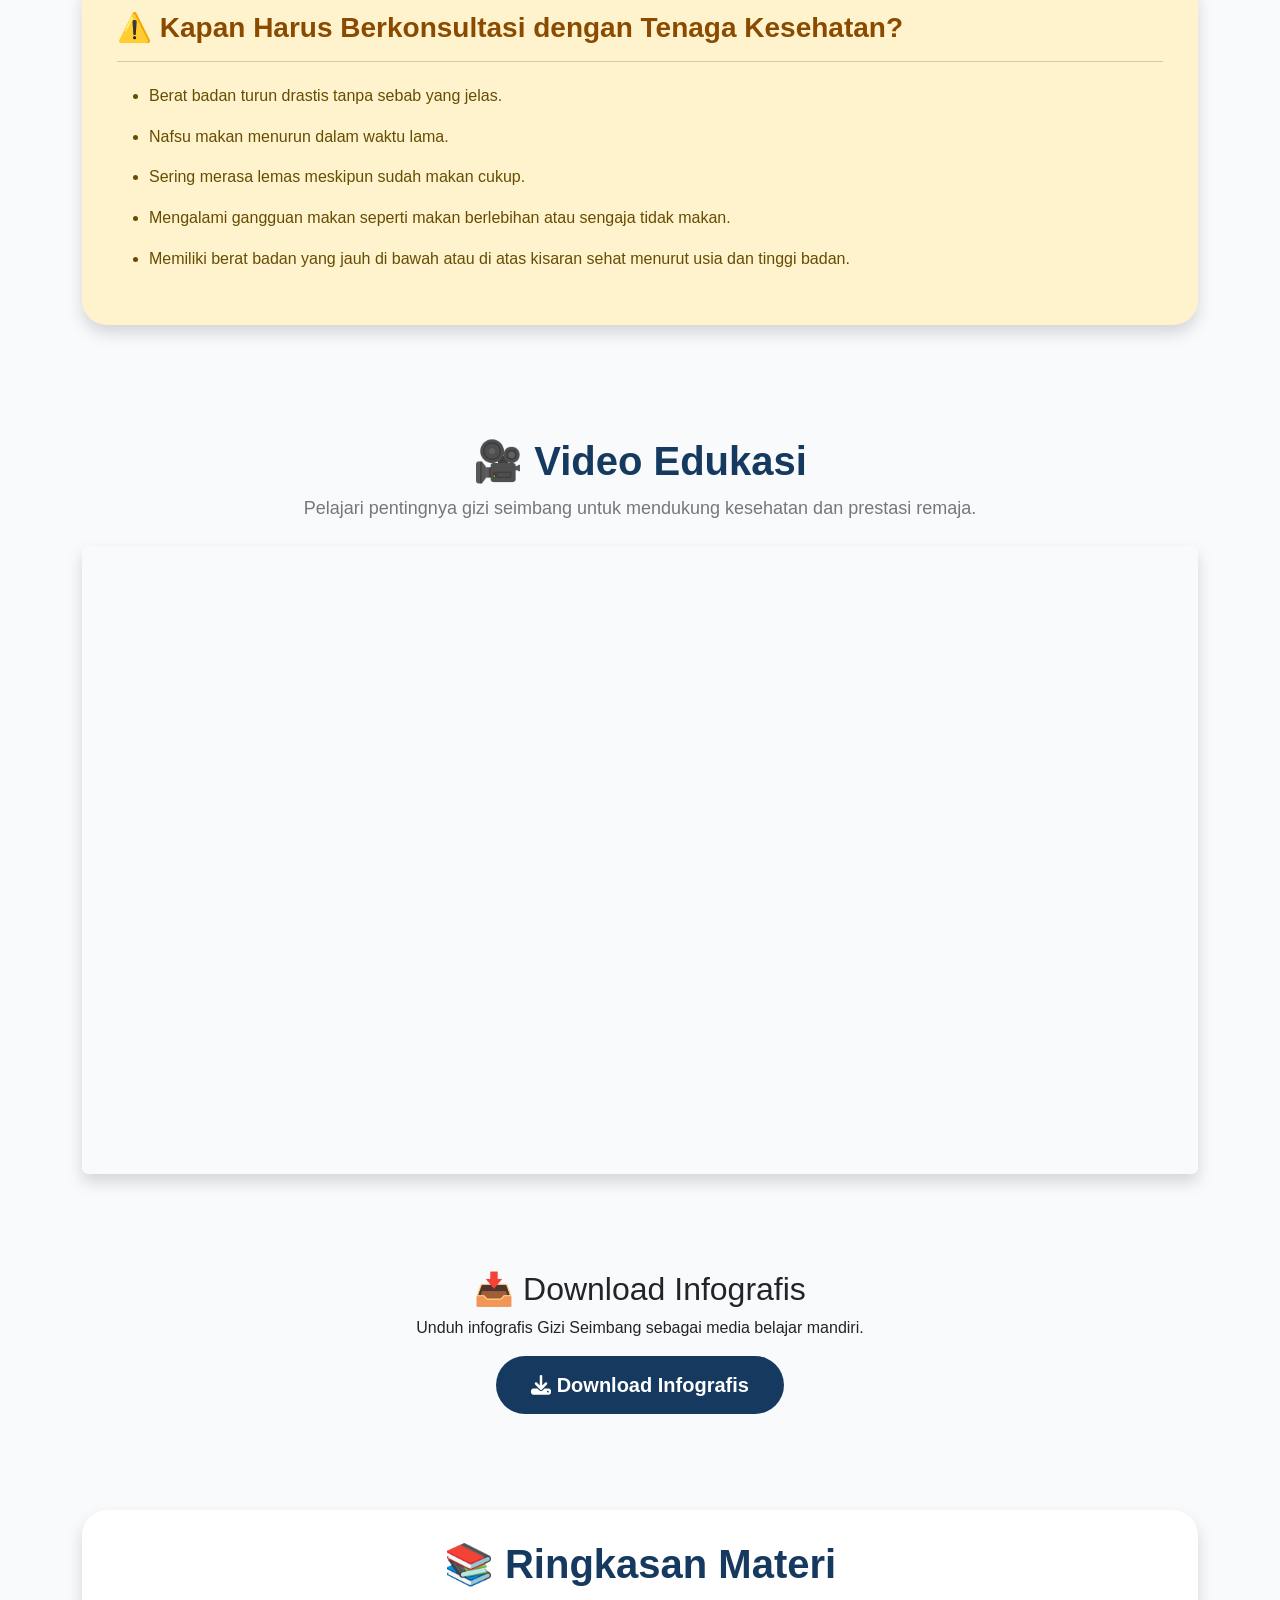
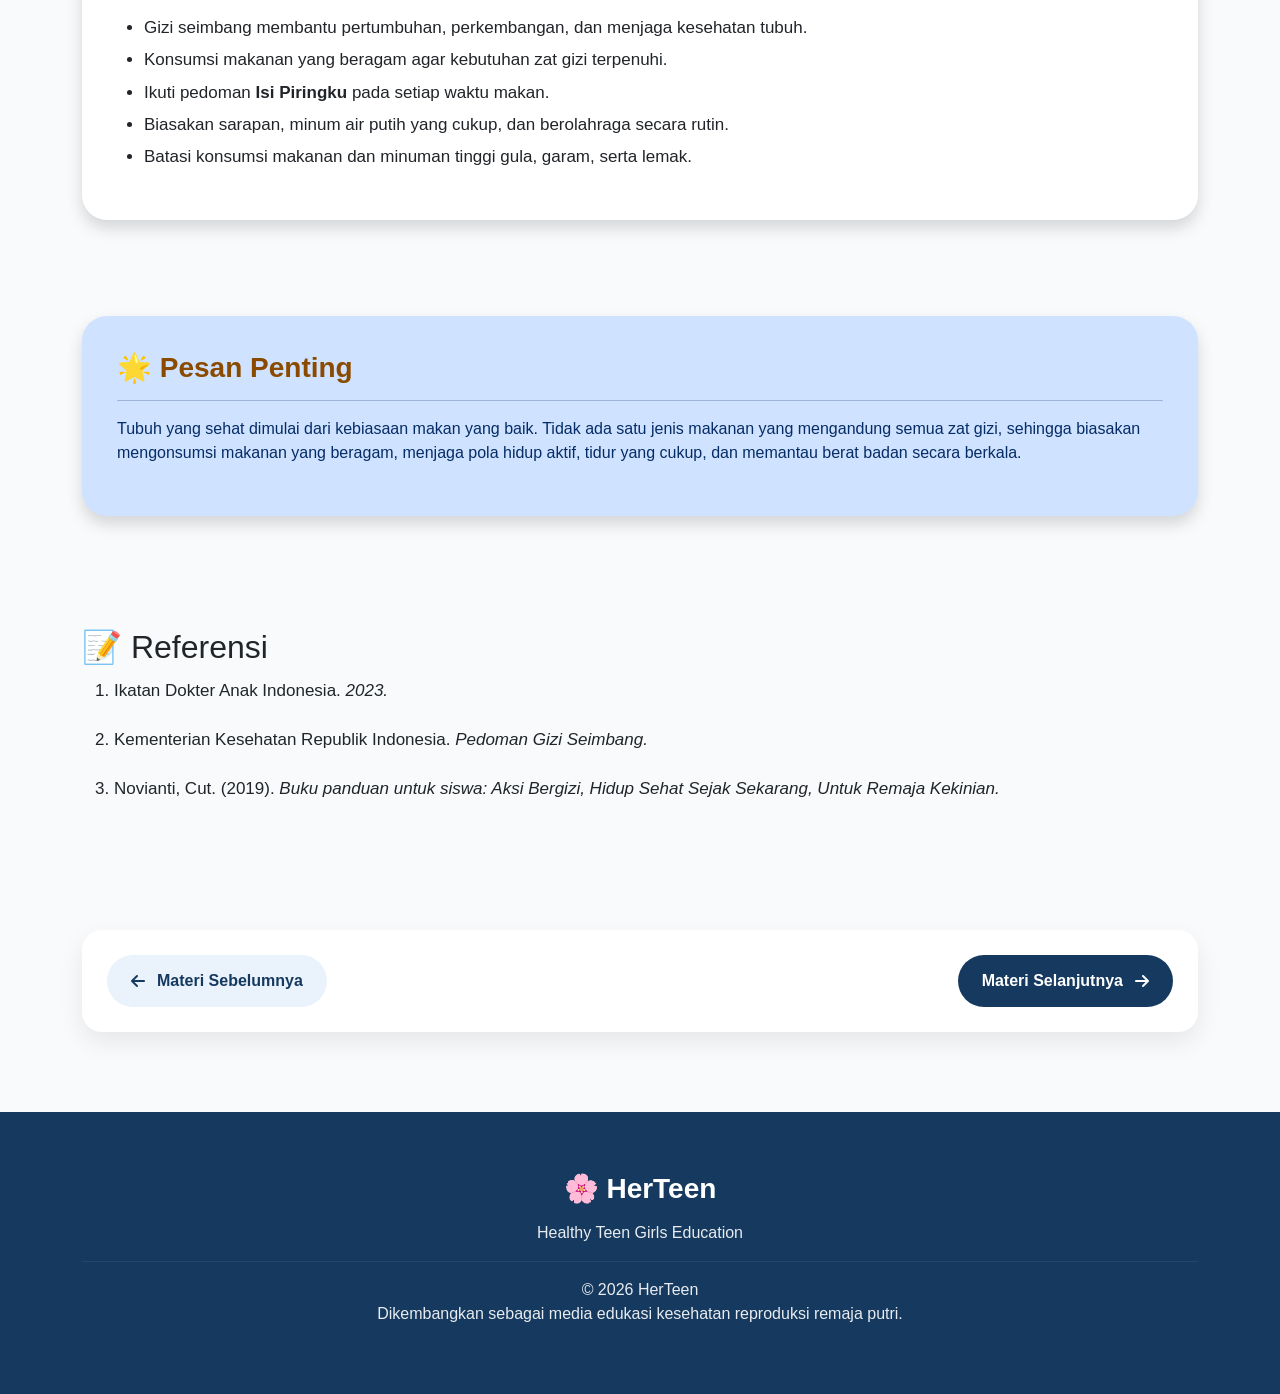
==== commit 451b4b60: "Update gizi.html" ====
--- a/gizi.html
+++ b/gizi.html
@@ -808,7 +808,7 @@
 
 <a
 
-href="img/Infografis-Gizi.png"
+href="img/infografis-gizi.png"
 
 download
 
@@ -978,4 +978,4 @@
 
 </body>
 
-</html>+</html>
